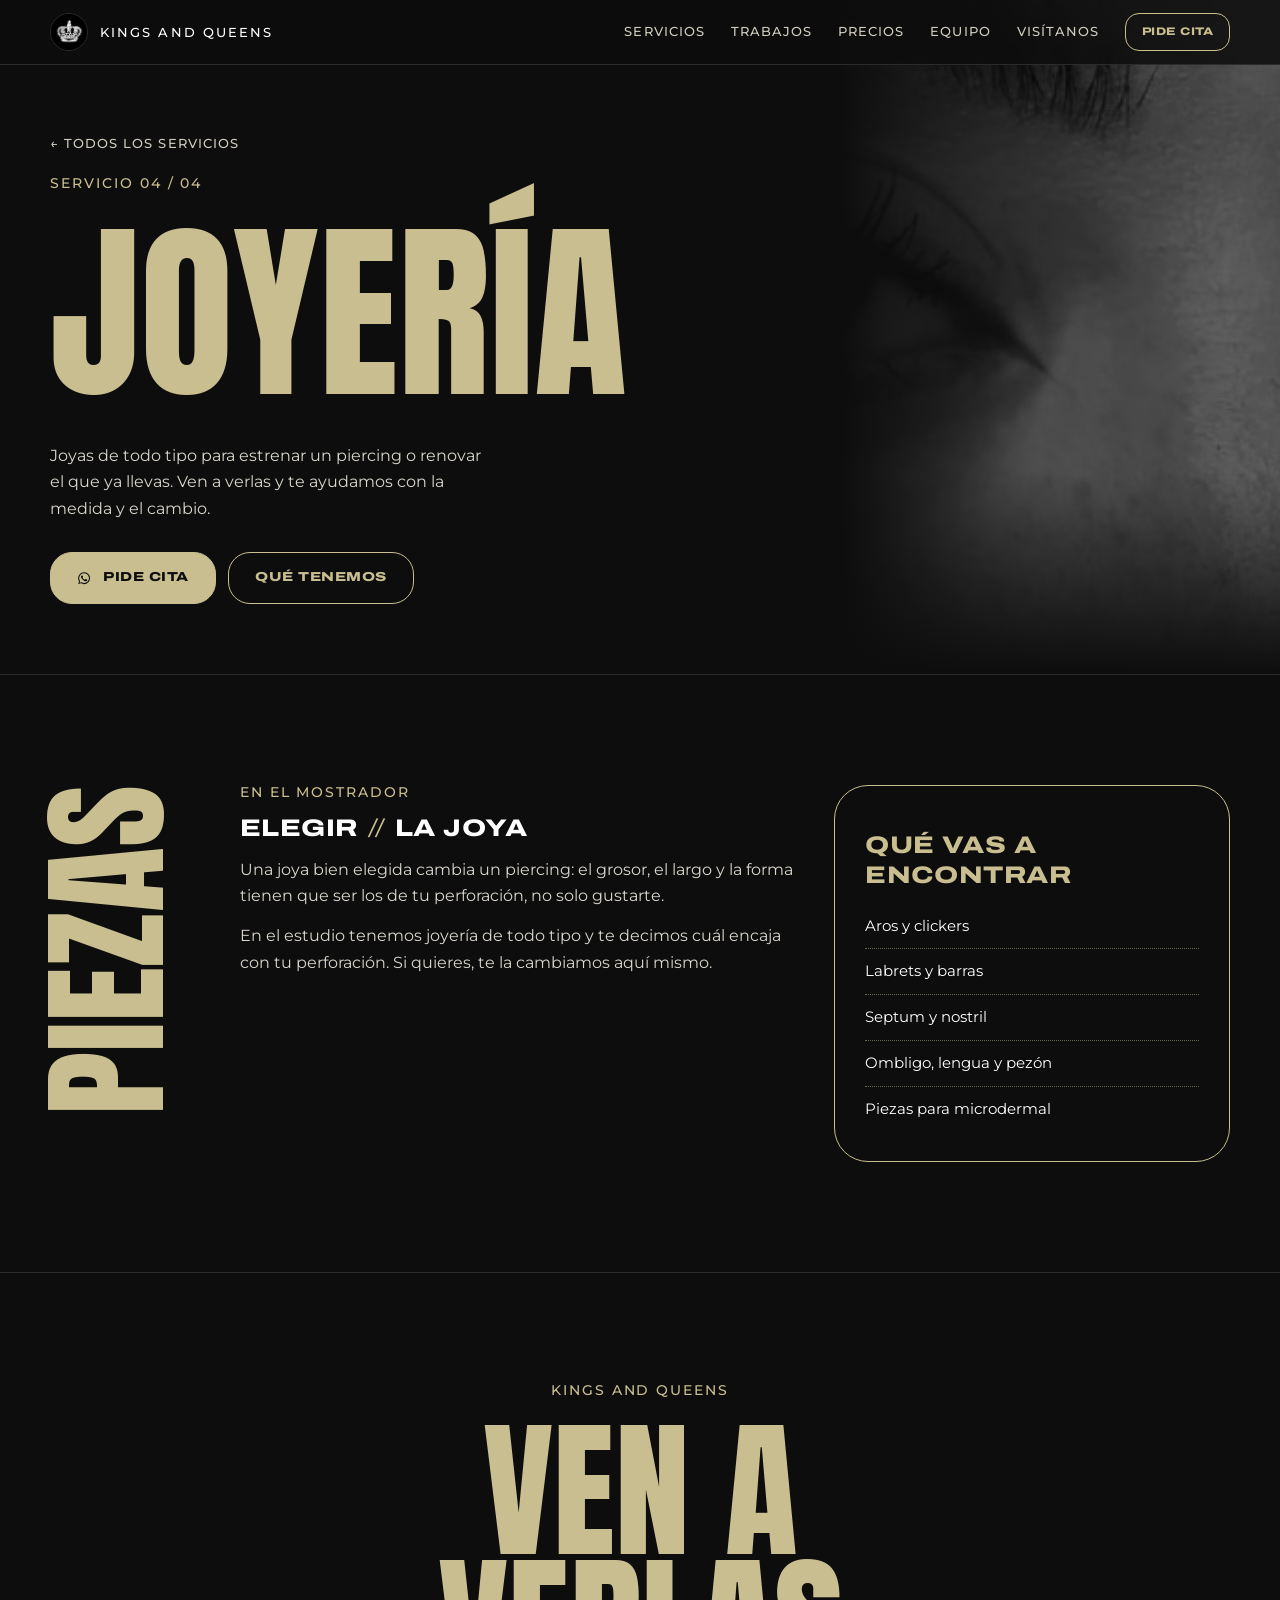
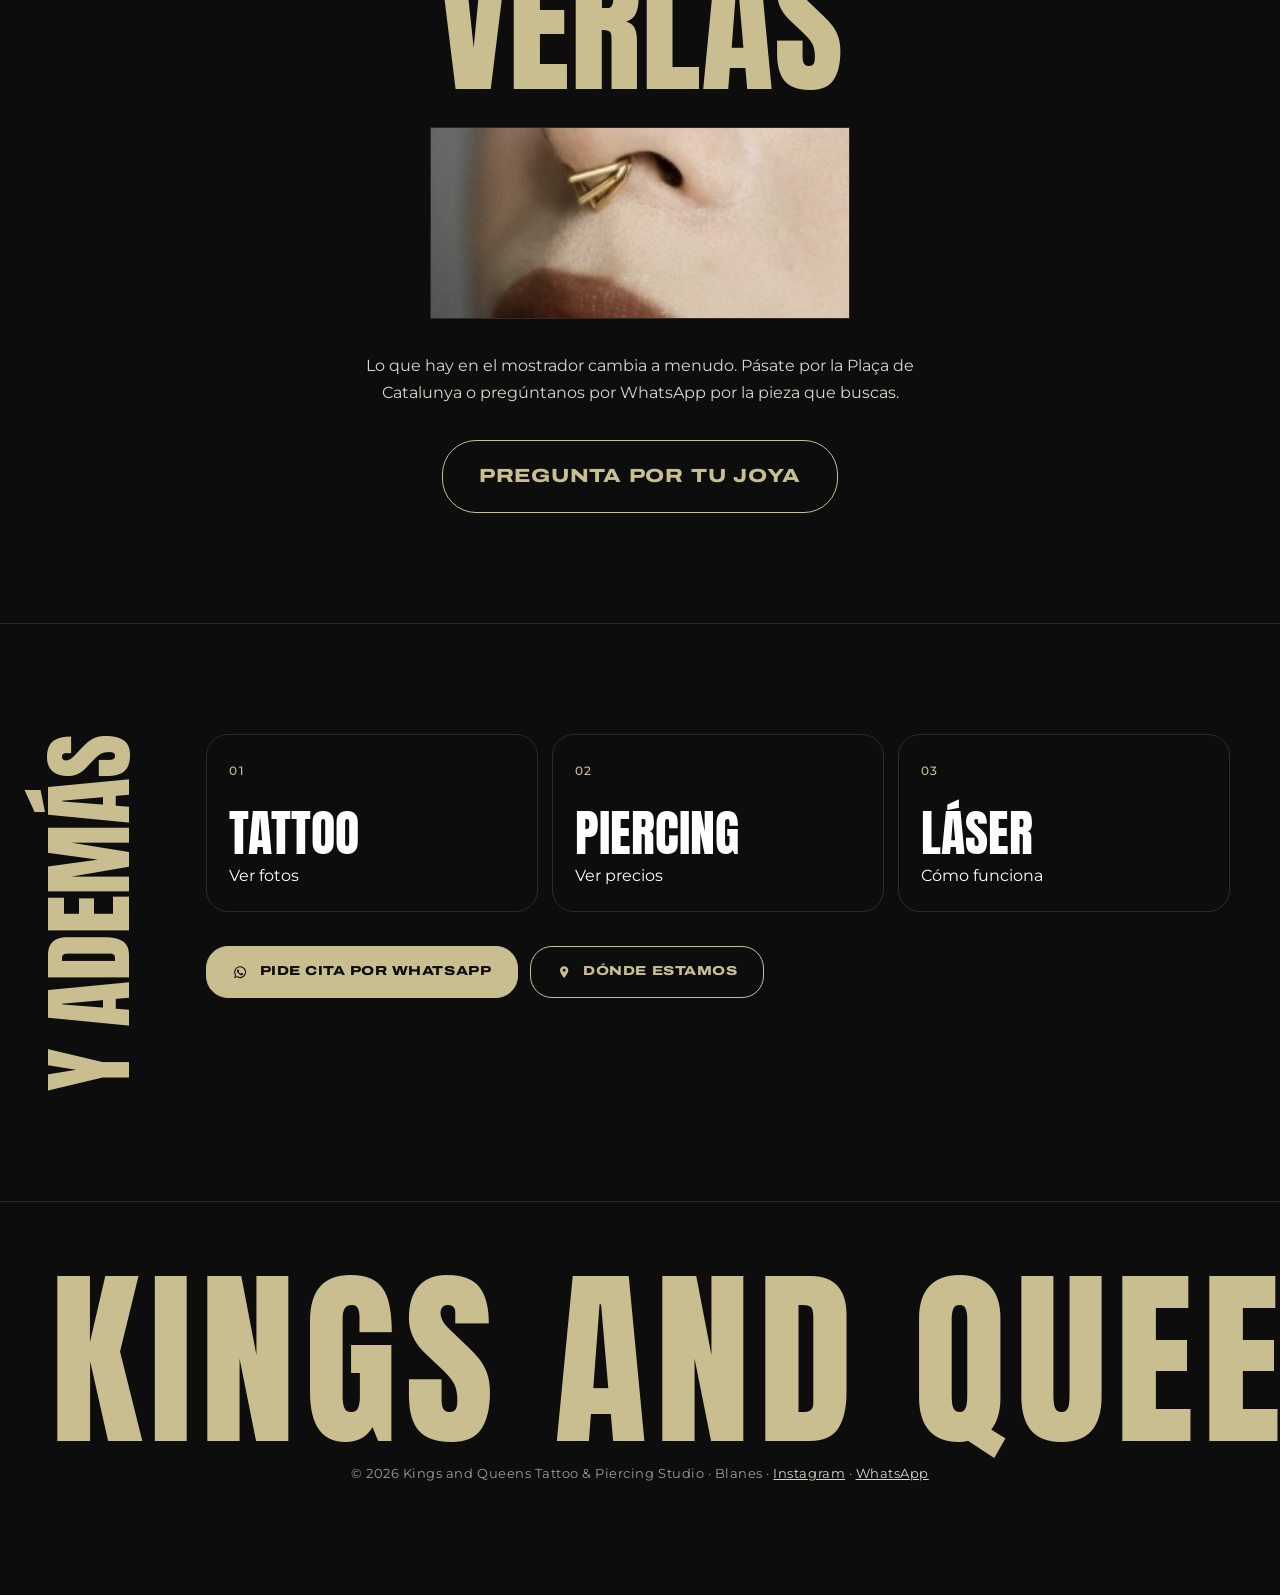
==== joyeria.html @ 45d52576 "Actualización automática 2026-11-10 00:05" ====
<!DOCTYPE html>
<html lang="es">
<head>
<meta charset="utf-8">
<meta name="viewport" content="width=device-width, initial-scale=1">
<title>Joyería para piercing en Blanes · Kings and Queens</title>
<meta name="description" content="Joyería para piercing en Blanes: aros, labrets, barras y piezas de todo tipo para estrenar o renovar tu piercing. Kings and Queens.">
<meta property="og:title" content="Joyería · Kings and Queens Blanes">
<meta property="og:description" content="Joyería para piercing en Blanes: aros, labrets, barras y piezas de todo tipo para estrenar o renovar tu piercing. Kings and Queens.">
<meta property="og:image" content="img/nariz.jpg">
<meta name="theme-color" content="#0d0d0d">
<link rel="icon" href="img/corona.jpg">
<link rel="apple-touch-icon" href="img/corona.jpg">
<link rel="preconnect" href="https://fonts.googleapis.com">
<link rel="preconnect" href="https://fonts.gstatic.com" crossorigin>
<link href="https://fonts.googleapis.com/css2?family=Anton&family=Archivo:wdth,wght@125,800&family=Montserrat:wght@400;500;600&display=swap" rel="stylesheet">
<link rel="stylesheet" href="estilo.css">
</head>
<body>

<svg width="0" height="0" style="position:absolute" aria-hidden="true">
  <symbol id="i-wa" viewBox="0 0 24 24"><path fill="currentColor" d="M12 2a10 10 0 0 0-8.6 15.100L2 22l5-1.300A10 10 0 1 0 12 2Zm0 18.200c-1.500 0-3-.4-4.300-1.200l-.3-.2-3 .8.8-2.900-.2-.3A8.200 8.200 0 1 1 12 20.200Zm4.500-6.100c-.2-.1-1.500-.7-1.700-.8s-.4-.1-.6.100-.6.800-.8 1-.3.200-.5.100a6.700 6.700 0 0 1-3.400-2.900c-.3-.4.300-.4.700-1.400.1-.2 0-.3 0-.5l-.8-1.800c-.2-.5-.4-.4-.6-.4h-.5a1 1 0 0 0-.7.300 2.900 2.900 0 0 0-.9 2.200 5 5 0 0 0 1.100 2.700 11.500 11.500 0 0 0 4.400 3.900c1.600.7 2.300.8 3.100.6a2.600 2.600 0 0 0 1.700-1.200 2.100 2.100 0 0 0 .2-1.200c-.1-.1-.3-.2-.5-.3Z"/></symbol>
  <symbol id="i-pin" viewBox="0 0 24 24"><path fill="currentColor" d="M12 2a7 7 0 0 0-7 7c0 5 7 13 7 13s7-8 7-13a7 7 0 0 0-7-7Zm0 9.500A2.500 2.500 0 1 1 12 6.500a2.500 2.500 0 0 1 0 5Z"/></symbol>
  <symbol id="i-tel" viewBox="0 0 24 24"><path fill="currentColor" d="M6.600 10.800a15.100 15.100 0 0 0 6.600 6.600l2.200-2.200a1 1 0 0 1 1-.2 11.400 11.400 0 0 0 3.600.6 1 1 0 0 1 1 1V20a1 1 0 0 1-1 1A17 17 0 0 1 3 4a1 1 0 0 1 1-1h3.500a1 1 0 0 1 1 1 11.400 11.400 0 0 0 .6 3.600 1 1 0 0 1-.3 1Z"/></symbol>
  <symbol id="i-ig" viewBox="0 0 24 24"><g fill="none" stroke="currentColor" stroke-width="1.800"><rect x="3.500" y="3.500" width="17" height="17" rx="5"/><circle cx="12" cy="12" r="4"/></g><circle cx="17.200" cy="6.800" r="1.200" fill="currentColor"/></symbol>
</svg>

<header class="top">
  <div class="wrap">
    <a class="logo" href="index.html" aria-label="Kings and Queens, inicio"><img src="img/corona.jpg" alt="" width="150" height="150"><span>Kings and Queens</span></a>
    <nav class="nav" aria-label="Secciones">
      <a href="index.html#servicios">Servicios</a><a href="index.html#trabajos">Trabajos</a><a href="index.html#precios">Precios</a><a href="index.html#equipo">Equipo</a><a href="index.html#visita">Visítanos</a>
    </nav>
    <a class="btn btn--sm" href="index.html#cita">Pide cita</a>
  </div>
</header>

<main>
<section class="hero sub">
  <div class="cara"><img src="img/cara.jpg" alt="" width="240" height="715"></div>
  <div class="wrap">
    <a class="volver" href="index.html#servicios">← Todos los servicios</a>
    <p class="marca">Servicio 04 / 04</p>
    <h1>Joyería</h1>
    <p class="lead">Joyas de todo tipo para estrenar un piercing o renovar el que ya llevas. Ven a verlas y te ayudamos con la medida y el cambio.</p>
    <div class="btns">
      <a class="btn btn--full" href="https://wa.me/34655805091?text=Hola%20Kings%20and%20Queens%2C%20quiero%20pedir%20cita%20para%20una%20consulta%20de%20joyer%C3%ADa." target="_blank" rel="noopener"><svg><use href="#i-wa"/></svg>Pide cita</a>
      <a class="btn" href="#piezas">Qué tenemos</a>
    </div>
  </div>
</section>

<section class="sec" id="piezas">
  <div class="wrap lat">
    <h2 class="vert">Piezas</h2>
    <div class="ficha">
      <div class="rv">
        <p class="marca">En el mostrador</p>
        <h3 class="wide">Elegir <span class="sl">//</span> la joya</h3>
        <p class="lead">Una joya bien elegida cambia un piercing: el grosor, el largo y la forma tienen que ser los de tu perforación, no solo gustarte.</p>
        <p class="lead">En el estudio tenemos joyería de todo tipo y te decimos cuál encaja con tu perforación. Si quieres, te la cambiamos aquí mismo.</p>
      </div>
      <aside class="caja rv" style="--rd:.12s">
        <h3 class="wide">Qué vas a encontrar</h3>
        <ul>
          <li>Aros y clickers</li>
          <li>Labrets y barras</li>
          <li>Septum y nostril</li>
          <li>Ombligo, lengua y pezón</li>
          <li>Piezas para microdermal</li>
        </ul>
      </aside>
    </div>
  </div>
</section>

<section class="sec equipo">
  <div class="wrap">
    <p class="marca rv">Kings and Queens</p>
    <h2 class="rv">Ven a verlas</h2>
    <figure class="rv"><img src="img/nariz.jpg" alt="Primer plano de un aro dorado en la nariz" loading="lazy" width="297" height="190"></figure>
    <p class="lead rv">Lo que hay en el mostrador cambia a menudo. Pásate por la Plaça de Catalunya o pregúntanos por WhatsApp por la pieza que buscas.</p>
    <a class="btn rv" href="https://wa.me/34655805091?text=Hola%20Kings%20and%20Queens%2C%20quiero%20pedir%20cita%20para%20una%20consulta%20de%20joyer%C3%ADa." target="_blank" rel="noopener">Pregunta por tu joya</a>
  </div>
</section>

<section class="sec">
  <div class="wrap lat">
    <h2 class="vert peq">Y además</h2>
    <div>
      <div class="otros">
        <a class="rv" href="tattoo.html"><span class="n">01</span><h3>Tattoo</h3><p>Ver fotos</p></a>
        <a class="rv" href="piercing.html"><span class="n">02</span><h3>Piercing</h3><p>Ver precios</p></a>
        <a class="rv" href="laser.html"><span class="n">03</span><h3>Láser</h3><p>Cómo funciona</p></a>
      </div>
      <div class="cierre rv">
        <a class="btn btn--full" href="https://wa.me/34655805091?text=Hola%20Kings%20and%20Queens%2C%20quiero%20pedir%20cita%20para%20una%20consulta%20de%20joyer%C3%ADa." target="_blank" rel="noopener"><svg><use href="#i-wa"/></svg>Pide cita por WhatsApp</a>
        <a class="btn" href="index.html#visita"><svg><use href="#i-pin"/></svg>Dónde estamos</a>
      </div>
    </div>
  </div>
</section>
</main>

<footer class="fin">
  <div class="wrap">
    <p class="gran" aria-hidden="true">Kings and Queens</p>
    <p>© 2026 Kings and Queens Tattoo &amp; Piercing Studio · Blanes · <a href="https://www.instagram.com/kingsandqueensblanes" target="_blank" rel="noopener">Instagram</a> · <a href="https://wa.me/34655805091" target="_blank" rel="noopener">WhatsApp</a></p>
  </div>
</footer>

<nav class="dock" aria-label="Accesos rápidos">
  <a href="index.html#cita"><svg><use href="#i-wa"/></svg>Pide cita</a>
  <a href="tel:+34655805091"><svg><use href="#i-tel"/></svg>Llamar</a>
  <a href="index.html#visita"><svg><use href="#i-pin"/></svg>Mapa</a>
</nav>

<dialog id="lupa" aria-label="Foto ampliada">
  <button class="x" type="button" aria-label="Cerrar">✕</button>
  <button class="prev" type="button" aria-label="Foto anterior">←</button>
  <button class="next" type="button" aria-label="Foto siguiente">→</button>
  <figure><img src="" alt=""><p></p></figure>
</dialog>

<script src="main.js"></script>
</body>
</html>
---- estilo.css ----
/* Kings and Queens · Tattoo & Piercing Studio · Blanes */
:root{
  --n:#0d0d0d; --c:#171716; --l:#2c2b27; --a:#c9be8f; --a2:#ddd4ab; --b:#fff; --g:#a19d90;
  --r:22px;
  --disp:'Anton',Impact,'Arial Narrow',sans-serif;
  --wide:'Archivo','Arial Black',sans-serif;
  --txt:'Montserrat',system-ui,sans-serif;
}
*,*::before,*::after{box-sizing:border-box}
html{scroll-behavior:smooth;scroll-padding-top:72px;-webkit-text-size-adjust:100%}
body{margin:0;background:var(--n);color:var(--b);font:400 16px/1.65 var(--txt);overflow-x:hidden}
img{max-width:100%;display:block}
a{color:inherit}
h1,h2,h3,p,ul,figure,blockquote{margin:0}
ul{padding:0;list-style:none}
svg{width:1.1em;height:1.1em;flex:none}
:focus-visible{outline:2px solid var(--a);outline-offset:3px}
.sr{position:absolute;width:1px;height:1px;overflow:hidden;clip-path:inset(50%)}
.wrap{width:min(1180px,100% - 44px);margin-inline:auto}

/* tipografía */
.wide{font-family:var(--wide);font-stretch:125%;font-weight:800;text-transform:uppercase;letter-spacing:.02em}
.marca{font:500 14px/1 var(--txt);letter-spacing:.14em;text-transform:uppercase;color:var(--a)}
.lead{color:#d9d6cc;max-width:56ch}
.lead+.lead{margin-top:14px}
.sl{color:var(--a);font-weight:400;font-style:italic;margin:0 .15em}

/* botones: caja redondeada de línea fina, como el cartel */
.btn{display:inline-flex;align-items:center;justify-content:center;gap:12px;padding:17px 26px;border:1px solid var(--a);border-radius:var(--r);
  font-family:var(--wide);font-stretch:125%;font-weight:800;font-size:13px;line-height:1.2;letter-spacing:.04em;text-transform:uppercase;text-decoration:none;
  color:var(--a);background:transparent;cursor:pointer;transition:background .25s,color .25s,transform .25s}
.btn:hover{background:var(--a);color:var(--n)}
.btn:active{transform:scale(.98)}
.btn--full{background:var(--a);color:var(--n)}
.btn--full:hover{background:var(--b);border-color:var(--b)}
.btn--sm{padding:11px 16px;font-size:11px;border-radius:14px}
.btns{display:flex;flex-wrap:wrap;gap:12px}

/* flecha larga */
.flecha{display:inline-flex;align-items:center;gap:18px;text-decoration:none;font-family:var(--wide);font-stretch:125%;font-weight:800;font-size:13px;letter-spacing:.04em;text-transform:uppercase;color:var(--b)}
.flecha i{position:relative;display:block;width:120px;height:2px;background:currentColor;transition:width .35s}
.flecha i::after{content:"";position:absolute;right:0;top:-4px;width:9px;height:9px;border-top:2px solid;border-right:2px solid;transform:rotate(45deg)}
.flecha:hover i{width:170px}

/* cabecera */
.top{position:fixed;inset:0 0 auto;z-index:50;background:rgba(13,13,13,.86);backdrop-filter:blur(10px);border-bottom:1px solid var(--l)}
.top .wrap{display:flex;align-items:center;gap:26px;height:64px}
.logo{display:flex;align-items:center;gap:12px;text-decoration:none;font:500 13px/1 var(--txt);letter-spacing:.16em;text-transform:uppercase;white-space:nowrap}
.logo img{width:38px;height:38px;border-radius:50%;border:1px solid var(--l)}
.nav{display:flex;gap:26px;margin-left:auto}
.nav a{font:500 13px/1 var(--txt);letter-spacing:.08em;text-transform:uppercase;text-decoration:none;color:#cfcbbd;padding:8px 0;border-bottom:1px solid transparent;transition:color .2s,border-color .2s}
.nav a:hover{color:var(--a);border-color:var(--a)}

/* hero */
.hero{position:relative;min-height:100svh;display:flex;align-items:flex-end;padding:110px 0 64px;overflow:hidden;isolation:isolate}
.cara{position:absolute;inset:0 0 0 auto;width:min(38vw,440px);z-index:-1}
.cara img{width:100%;height:100%;object-fit:cover;object-position:50% 30%;filter:grayscale(1) contrast(1.05)}
.cara::after{content:"";position:absolute;inset:0;background:linear-gradient(90deg,var(--n) 0,rgba(13,13,13,.35) 45%,rgba(13,13,13,.1) 100%),linear-gradient(0deg,var(--n) 0,transparent 30%)}
.hero .wrap{position:relative}
.hero h1{font:400 clamp(84px,min(15.5vw,25svh),236px)/.93 var(--disp);text-transform:uppercase;margin:22px 0 34px}
.hero h1 span{display:block;width:max-content}
.hero h1 span+span+span{margin-top:.2em}
.hero h1 .a{color:var(--a)}
.hero .pie{display:flex;flex-wrap:wrap;align-items:center;gap:28px 48px}
.hero .lead{max-width:40ch}
.estado{display:inline-flex;align-items:center;gap:10px;margin-top:34px;font:500 13px/1.3 var(--txt);letter-spacing:.06em;text-transform:uppercase;color:var(--g)}
.estado u{width:9px;height:9px;border-radius:50%;background:var(--g);flex:none}
.estado.abierto u{background:#7fd08a;box-shadow:0 0 0 5px rgba(127,208,138,.16)}
.estado.cerrado u{background:#d0796f}
.nota{position:absolute;right:0;bottom:0;text-align:right;text-decoration:none;font:500 12px/1.5 var(--txt);letter-spacing:.1em;text-transform:uppercase;color:#e6e2d4}
.nota strong{display:block;font:400 64px/.9 var(--disp);color:var(--a);letter-spacing:0}

/* hero de subpágina */
.hero.sub{min-height:0;padding:130px 0 70px;align-items:flex-start}
.hero.sub h1{font-size:clamp(78px,15vw,210px);line-height:1.14;margin:14px 0 20px;color:var(--a)}
.volver{display:inline-block;margin-bottom:26px;font:500 13px/1 var(--txt);letter-spacing:.08em;text-transform:uppercase;text-decoration:none;color:#cfcbbd}
.volver:hover{color:var(--a)}
.hero.sub .btns{margin-top:30px}

/* secciones con título vertical */
.sec{padding:110px 0;position:relative;border-top:1px solid var(--l)}
.lat{display:grid;grid-template-columns:auto minmax(0,1fr);gap:clamp(34px,6vw,90px);align-items:start}
.vert{font:400 clamp(84px,10.5vw,150px)/.84 var(--disp);text-transform:uppercase;color:var(--a);white-space:nowrap;writing-mode:vertical-rl;transform:rotate(180deg);text-align:right}
.vert.peq{font-size:clamp(70px,7.4vw,104px)}
.intro{margin-bottom:44px}
.intro h3{font-size:clamp(17px,2.1vw,24px);line-height:1.25;margin:14px 0 14px}
.arena{background:var(--a);color:var(--n);border-top:0}
.arena .vert,.arena .marca{color:var(--n)}
.arena .lead{color:#2a2820}
.arena .btn{border-color:var(--n);color:var(--n)}
.arena .btn:hover,.arena .btn--full{background:var(--n);color:var(--a)}
.arena .btn--full:hover{background:#000;color:var(--b);border-color:#000}

/* aparecer */
.rv{opacity:0;transform:translateY(26px);transition:opacity .7s var(--rd,0s),transform .7s cubic-bezier(.2,.7,.2,1) var(--rd,0s)}
.rv.in{opacity:1;transform:none}

/* servicios: filas grandes */
.serv{border-top:1px solid var(--l)}
.serv a{display:grid;grid-template-columns:54px minmax(0,1fr) auto;align-items:center;gap:8px 24px;padding:30px 0;border-bottom:1px solid var(--l);text-decoration:none;position:relative;transition:padding .35s,background .35s}
.serv .n{font:500 13px/1 var(--txt);letter-spacing:.1em;color:var(--a)}
.serv h3{font:400 clamp(46px,7vw,96px)/.9 var(--disp);text-transform:uppercase;transition:color .3s}
.serv p{grid-column:2;color:#bdb9ac;max-width:52ch;font-size:15px}
.serv .ir{grid-row:1/3;grid-column:3;width:64px;height:64px;border:1px solid var(--a);border-radius:var(--r);display:grid;place-items:center;color:var(--a);font-size:22px;transition:background .3s,color .3s,transform .3s}
.serv a:hover{padding-left:16px}
.serv a:hover h3{color:var(--a)}
.serv a:hover .ir{background:var(--a);color:var(--n);transform:rotate(-45deg)}

/* trabajos: tira deslizable */
.tira{display:flex;gap:16px;overflow-x:auto;scroll-snap-type:x mandatory;padding-bottom:18px;scrollbar-width:thin;scrollbar-color:var(--a) var(--l)}
.tira figure{flex:0 0 clamp(220px,26vw,300px);scroll-snap-align:start;position:relative;border-radius:var(--r);overflow:hidden;border:1px solid var(--l);aspect-ratio:9/15;background:var(--c)}
.tira img{width:100%;height:100%;object-fit:cover;filter:grayscale(1);transition:filter .5s,transform .8s}
.tira figure:hover img{filter:none;transform:scale(1.04)}
.tira figcaption{position:absolute;inset:auto 0 0;padding:44px 16px 14px;background:linear-gradient(0deg,rgba(0,0,0,.85),transparent);font-family:var(--wide);font-stretch:125%;font-weight:800;font-size:11px;letter-spacing:.06em;text-transform:uppercase;color:var(--a)}
.mando{display:flex;align-items:center;gap:12px;margin-top:22px;flex-wrap:wrap}
.mando button{width:54px;height:54px;border-radius:var(--r);border:1px solid var(--a);background:none;color:var(--a);font-size:20px;cursor:pointer;transition:background .25s,color .25s}
.mando button:hover{background:var(--a);color:var(--n)}
.mando p{margin-left:auto;color:var(--g);font-size:14px}
.mando p a{color:var(--a)}

/* lista de precios: el cartel */
.precios{background:var(--n) url(img/cara.jpg) right 5vw top 70px/auto 1040px no-repeat}
.precios::before{content:"";position:absolute;inset:0;background:linear-gradient(90deg,var(--n) 45%,rgba(13,13,13,.5) 75%,rgba(13,13,13,.35)),linear-gradient(0deg,var(--n) 0,transparent 30%)}
.precios .wrap{position:relative}
.cartel{border:1px solid var(--a);border-radius:34px;padding:34px clamp(20px,4vw,52px) 30px;background:rgba(13,13,13,.5);backdrop-filter:blur(3px);max-width:560px}
.cartel h3{font-family:var(--wide);font-stretch:125%;font-weight:800;font-size:17px;letter-spacing:.03em;text-transform:uppercase;text-align:center;margin:30px 0 12px}
.cartel h3:first-child{margin-top:0}
.cartel li button{display:flex;align-items:baseline;gap:8px;width:100%;padding:5px 8px;margin:0 -8px;width:calc(100% + 16px);border:0;border-radius:8px;background:none;color:var(--b);font:400 17px/1.5 var(--txt);cursor:pointer;text-align:left;transition:background .2s,color .2s}
.cartel li button::before{content:"";order:1;flex:1;border-bottom:2px dotted currentColor;opacity:.75;transform:translateY(-4px)}
.cartel li b{order:2;font-weight:400;white-space:nowrap}
.cartel li button:hover{color:var(--a)}
.cartel li button[aria-pressed=true]{background:var(--a);color:var(--n);font-weight:600}
.cartel li button[aria-pressed=true] b{font-weight:600}
.cuenta{margin-top:26px;padding-top:20px;border-top:1px solid rgba(201,190,143,.4);display:flex;flex-wrap:wrap;align-items:center;justify-content:space-between;gap:14px}
.cuenta p{font-size:14px;color:#d9d6cc}
.cuenta strong{display:block;font:400 34px/1 var(--disp);color:var(--a);letter-spacing:.01em}
.cartel+.aviso{margin-top:16px;font-size:13px;color:var(--g);max-width:560px}

/* proceso */
.pasos{display:grid;grid-template-columns:repeat(2,minmax(0,1fr));gap:16px;counter-reset:p}
.paso{border:1px solid var(--l);border-radius:var(--r);padding:26px 26px 30px;counter-increment:p;background:var(--c)}
.paso::before{content:"0" counter(p);display:block;font:400 78px/.9 var(--disp);color:var(--a);margin-bottom:18px}
.paso h3{font-size:15px;margin-bottom:8px}
.paso p{color:#c4c0b3;font-size:15px}

/* equipo: cartel "buscamos piercer" */
.equipo{text-align:center}
.equipo .wrap{max-width:720px}
.equipo h2{font:400 clamp(72px,13vw,150px)/.9 var(--disp);text-transform:uppercase;color:var(--a);margin:26px 0 34px}
.equipo figure{width:min(100%,420px);margin:0 auto 34px;border:1px solid var(--l)}
.equipo figure img{width:100%;aspect-ratio:3/2;object-fit:cover}
.equipo .lead{margin:0 auto 34px}
.equipo .btn{font-size:clamp(13px,2.4vw,19px);padding:24px 36px;border-radius:34px}

/* cita */
.form{display:grid;gap:24px}
.form fieldset{border:0;padding:0;margin:0;min-width:0}
.form legend{padding:0;margin-bottom:12px;font-family:var(--wide);font-stretch:125%;font-weight:800;font-size:12px;letter-spacing:.06em;text-transform:uppercase;color:var(--a)}
.chips{display:flex;flex-wrap:wrap;gap:8px}
.chips input{position:absolute;opacity:0}
.chips span{display:block;padding:11px 16px;border:1px solid var(--l);border-radius:14px;font-size:14px;font-weight:500;cursor:pointer;transition:border-color .2s,background .2s,color .2s}
.chips label:hover span{border-color:var(--a)}
.chips input:checked+span{background:var(--a);border-color:var(--a);color:var(--n);font-weight:600}
.chips input:focus-visible+span{outline:2px solid var(--a);outline-offset:3px}
.form textarea{width:100%;min-height:120px;padding:16px 18px;background:var(--c);border:1px solid var(--l);border-radius:var(--r);color:var(--b);font:400 16px/1.5 var(--txt);resize:vertical}
.form textarea:focus{outline:0;border-color:var(--a)}
.form .btn{justify-self:start}
.form .note{font-size:13px;color:var(--g)}

/* opiniones */
.voces{display:grid;grid-template-columns:auto minmax(0,1fr);gap:clamp(30px,6vw,80px);align-items:center}
.voces .num{font:400 clamp(150px,22vw,280px)/.8 var(--disp)}
.voces .num+p{margin-top:44px;font-weight:600;font-size:14px;letter-spacing:.08em;text-transform:uppercase}
.voces blockquote{font:400 clamp(30px,4.4vw,56px)/1 var(--disp);text-transform:uppercase;padding:20px 0;border-bottom:1px solid rgba(13,13,13,.35)}
.voces blockquote:first-child{padding-top:0}
.voces .btn{margin-top:28px}

/* visita */
.visita{display:grid;grid-template-columns:minmax(0,1fr) minmax(0,1.1fr);gap:40px;align-items:stretch}
.dir{font:400 clamp(34px,4.4vw,54px)/1 var(--disp);text-transform:uppercase;margin-bottom:14px}
.tel{display:inline-block;margin-bottom:26px;color:var(--a);font-weight:600;letter-spacing:.08em;text-decoration:none}
.horas{width:100%;border-collapse:collapse;margin-bottom:28px;font-size:15px}
.horas td{padding:9px 0;border-bottom:1px solid var(--l)}
.horas td:last-child{text-align:right;color:#cfcbbd}
.horas .hoy td{color:var(--a);font-weight:600}
.mapa{border:1px solid var(--a);border-radius:34px;overflow:hidden;min-height:380px}
.mapa iframe{width:100%;height:100%;min-height:380px;border:0;display:block;filter:grayscale(1) invert(.92) contrast(.9)}

/* pie */
.fin{border-top:1px solid var(--l);padding:54px 0 110px;text-align:center}
.fin .gran{font:400 clamp(60px,15vw,220px)/.85 var(--disp);text-transform:uppercase;color:var(--a);white-space:nowrap}
.fin p{margin-top:22px;font-size:13px;color:var(--g);letter-spacing:.04em}
.fin p a{color:#d9d6cc}

/* barra inferior en móvil */
.dock{display:none}

/* subpáginas */
.ficha{display:grid;grid-template-columns:minmax(0,1.4fr) minmax(0,1fr);gap:40px;align-items:start}
.ficha h3.wide{font-size:clamp(17px,2.1vw,24px);line-height:1.25;margin:14px 0}
.caja{border:1px solid var(--a);border-radius:34px;padding:30px}
.caja h3{font-size:14px;color:var(--a);margin-bottom:14px}
.caja li{padding:10px 0;border-bottom:1px dotted rgba(201,190,143,.5);font-size:15px}
.caja li:last-child{border:0}
.galeria{display:grid;grid-template-columns:repeat(auto-fill,minmax(190px,1fr));gap:14px}
.galeria a{position:relative;display:block;border-radius:var(--r);overflow:hidden;border:1px solid var(--l);aspect-ratio:9/14;background:var(--c)}
.galeria img{width:100%;height:100%;object-fit:cover;filter:grayscale(1);transition:filter .5s,transform .8s}
.galeria a:hover img{filter:none;transform:scale(1.04)}
.galeria span{position:absolute;inset:auto 0 0;padding:40px 14px 12px;background:linear-gradient(0deg,rgba(0,0,0,.85),transparent);font-family:var(--wide);font-stretch:125%;font-weight:800;font-size:10px;letter-spacing:.06em;text-transform:uppercase;color:var(--a)}
.pocas{margin-top:26px;color:var(--g);font-size:14px}
.pocas a{color:var(--a)}
.dudas details{border-bottom:1px solid var(--l)}
.dudas details:first-child{border-top:1px solid var(--l)}
.dudas summary{display:flex;justify-content:space-between;gap:20px;padding:22px 0;cursor:pointer;list-style:none;font-family:var(--wide);font-stretch:125%;font-weight:800;font-size:14px;letter-spacing:.03em;text-transform:uppercase}
.dudas summary::-webkit-details-marker{display:none}
.dudas summary::after{content:"+";color:var(--a);font:400 26px/.8 var(--disp)}
.dudas details[open] summary::after{content:"–"}
.dudas details p{padding:0 0 24px;color:#c4c0b3;max-width:62ch}
.otros{display:grid;grid-template-columns:repeat(3,minmax(0,1fr));gap:14px}
.otros a{display:block;border:1px solid var(--l);border-radius:var(--r);padding:22px;text-decoration:none;transition:border-color .25s,background .25s,color .25s}
.otros .n{font:500 12px/1 var(--txt);letter-spacing:.1em;color:var(--a)}
.otros h3{font:400 clamp(34px,4vw,50px)/.95 var(--disp);text-transform:uppercase;margin:26px 0 6px}
.otros a:hover{background:var(--a);border-color:var(--a);color:var(--n)}
.otros a:hover .n{color:var(--n)}
.cierre{display:flex;flex-wrap:wrap;gap:12px;margin-top:34px}

/* ampliar foto */
#lupa{border:0;padding:0;background:none;max-width:100vw;max-height:100vh;width:100vw;height:100vh;color:var(--b)}
#lupa::backdrop{background:rgba(0,0,0,.93)}
#lupa figure{height:100%;display:flex;flex-direction:column;align-items:center;justify-content:center;gap:14px;padding:60px 16px 30px}
#lupa img{max-height:calc(100vh - 150px);max-width:100%;border-radius:var(--r);border:1px solid var(--a)}
#lupa p{font-family:var(--wide);font-stretch:125%;font-weight:800;font-size:11px;letter-spacing:.06em;text-transform:uppercase;color:var(--a)}
#lupa button{position:absolute;width:50px;height:50px;border-radius:16px;border:1px solid var(--a);background:rgba(13,13,13,.8);color:var(--a);font-size:18px;cursor:pointer}
#lupa .x{top:14px;right:14px}
#lupa .prev{left:14px;top:50%}
#lupa .next{right:14px;top:50%}

@media (max-width:900px){
  .nav{display:none}
  .top .wrap{justify-content:space-between}
  .logo span{font-size:12px}
  .hero{padding-bottom:44px}
  .cara{width:100%}
  .cara::after{background:linear-gradient(90deg,rgba(13,13,13,.9) 0,rgba(13,13,13,.45) 100%),linear-gradient(0deg,var(--n) 0,transparent 45%)}
  .nota{position:static;text-align:left;display:block;margin-top:26px}
  .nota strong{display:inline;font-size:40px;margin-right:10px;vertical-align:-6px}
  .sec{padding:76px 0}
  .lat{grid-template-columns:minmax(0,1fr);gap:30px}
  .vert,.vert.peq{writing-mode:horizontal-tb;transform:none;text-align:left;white-space:normal;font-size:clamp(58px,17vw,104px)}
  .serv a{grid-template-columns:minmax(0,1fr) auto;padding:24px 0}
  .serv .n{grid-column:1/-1}
  .serv p{grid-column:1}
  .serv .ir{grid-row:2/4;grid-column:2;width:50px;height:50px;border-radius:16px}
  .precios{background-position:right -120px top;background-size:auto 60%}
  .precios::before{background:linear-gradient(180deg,rgba(13,13,13,.75),var(--n) 55%)}
  .pasos{grid-template-columns:minmax(0,1fr)}
  .voces,.visita,.ficha{grid-template-columns:minmax(0,1fr)}
  .otros{grid-template-columns:minmax(0,1fr)}
  .mando p{margin-left:0;flex-basis:100%}
  .fin{padding-bottom:120px}
  .dock{display:grid;grid-template-columns:repeat(3,1fr);position:fixed;inset:auto 10px 10px;z-index:60;border:1px solid var(--a);border-radius:var(--r);background:rgba(13,13,13,.94);backdrop-filter:blur(10px);overflow:hidden}
  .dock a{display:flex;flex-direction:column;align-items:center;gap:5px;padding:11px 4px 10px;text-decoration:none;font-family:var(--wide);font-stretch:125%;font-weight:800;font-size:9.5px;letter-spacing:.04em;text-transform:uppercase;color:var(--a)}
  .dock a+a{border-left:1px solid rgba(201,190,143,.35)}
  .dock a:first-child{background:var(--a);color:var(--n)}
  .dock svg{width:20px;height:20px}
  #lupa .prev,#lupa .next{top:auto;bottom:14px}
}
@media (max-width:420px){
  .top .btn--sm{padding:10px 12px;font-size:10px}
  .logo span{display:none}
  .cartel li button{font-size:16px}
}
@media (prefers-reduced-motion:reduce){
  html{scroll-behavior:auto}
  .rv{opacity:1;transform:none;transition:none}
  *{transition-duration:.01s!important}
}
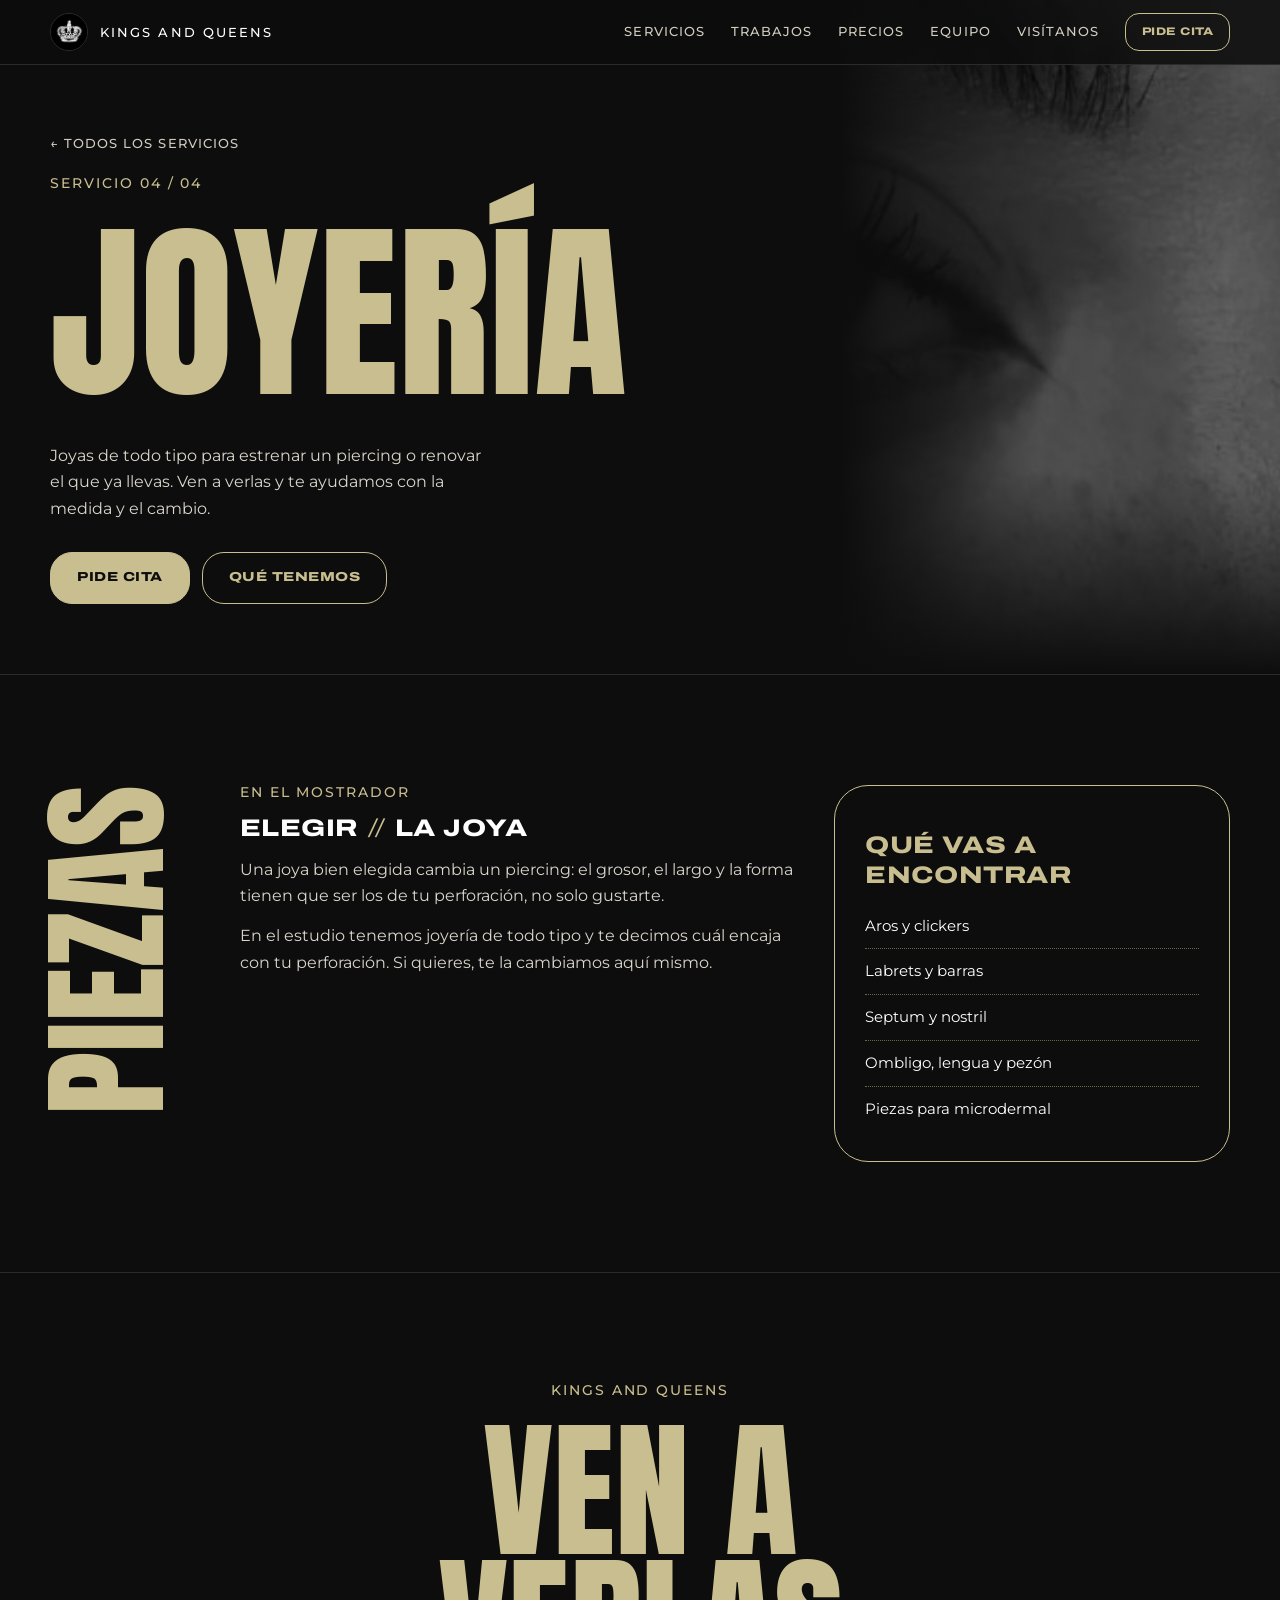
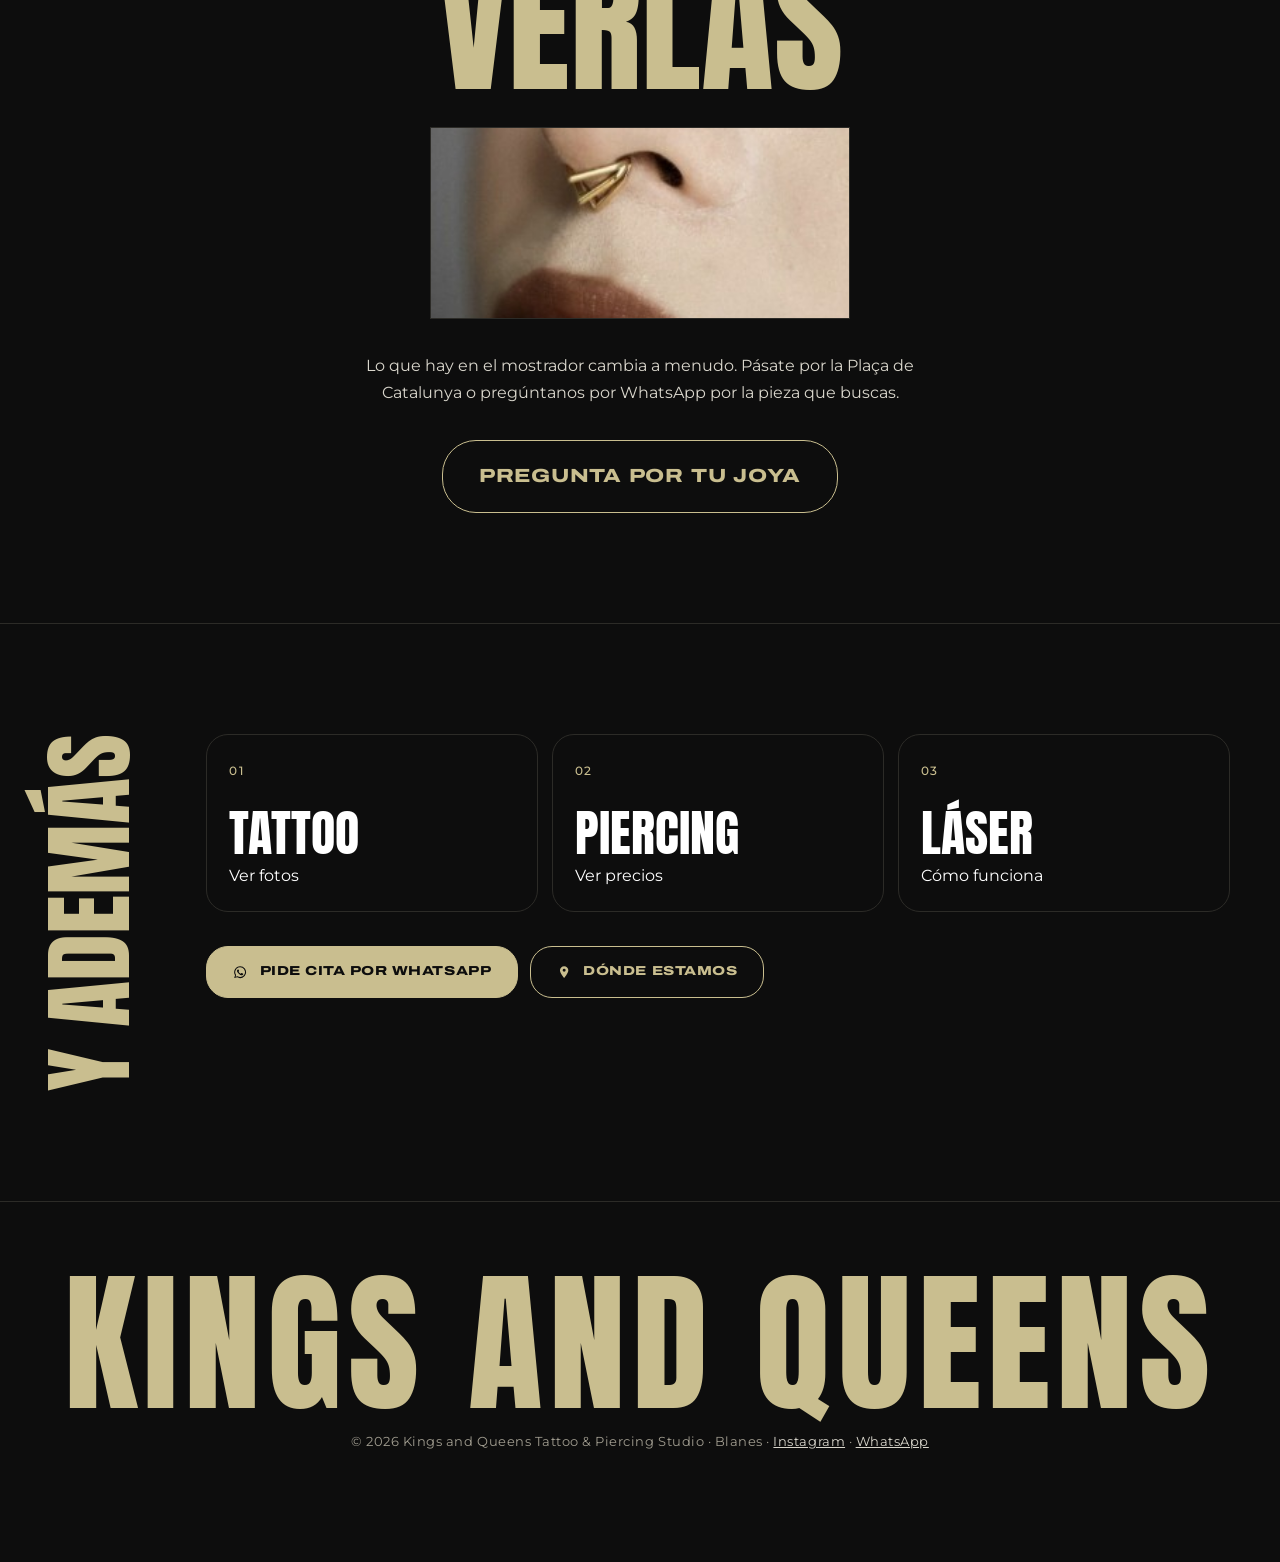
==== commit c05ab043: "Actualización automática 2026-11-10 00:33" ====
--- a/joyeria.html
+++ b/joyeria.html
@@ -31,7 +31,7 @@
     <nav class="nav" aria-label="Secciones">
       <a href="index.html#servicios">Servicios</a><a href="index.html#trabajos">Trabajos</a><a href="index.html#precios">Precios</a><a href="index.html#equipo">Equipo</a><a href="index.html#visita">Visítanos</a>
     </nav>
-    <a class="btn btn--sm" href="index.html#cita">Pide cita</a>
+    <a class="btn btn--sm" href="cita.html">Pide cita</a>
   </div>
 </header>
 
@@ -44,7 +44,7 @@
     <h1>Joyería</h1>
     <p class="lead">Joyas de todo tipo para estrenar un piercing o renovar el que ya llevas. Ven a verlas y te ayudamos con la medida y el cambio.</p>
     <div class="btns">
-      <a class="btn btn--full" href="https://wa.me/34655805091?text=Hola%20Kings%20and%20Queens%2C%20quiero%20pedir%20cita%20para%20una%20consulta%20de%20joyer%C3%ADa." target="_blank" rel="noopener"><svg><use href="#i-wa"/></svg>Pide cita</a>
+      <a class="btn btn--full" href="cita.html?s=04">Pide cita</a>
       <a class="btn" href="#piezas">Qué tenemos</a>
     </div>
   </div>
@@ -110,7 +110,7 @@
 </footer>
 
 <nav class="dock" aria-label="Accesos rápidos">
-  <a href="index.html#cita"><svg><use href="#i-wa"/></svg>Pide cita</a>
+  <a href="cita.html"><svg><use href="#i-wa"/></svg>Pide cita</a>
   <a href="tel:+34655805091"><svg><use href="#i-tel"/></svg>Llamar</a>
   <a href="index.html#visita"><svg><use href="#i-pin"/></svg>Mapa</a>
 </nav>
--- a/estilo.css
+++ b/estilo.css
@@ -188,7 +188,7 @@
 
 /* pie */
 .fin{border-top:1px solid var(--l);padding:54px 0 110px;text-align:center}
-.fin .gran{font:400 clamp(60px,15vw,220px)/.85 var(--disp);text-transform:uppercase;color:var(--a);white-space:nowrap}
+.fin .gran{font:400 clamp(40px,12.2vw,154px)/.85 var(--disp);text-transform:uppercase;color:var(--a);white-space:nowrap}
 .fin p{margin-top:22px;font-size:13px;color:var(--g);letter-spacing:.04em}
 .fin p a{color:#d9d6cc}
 
